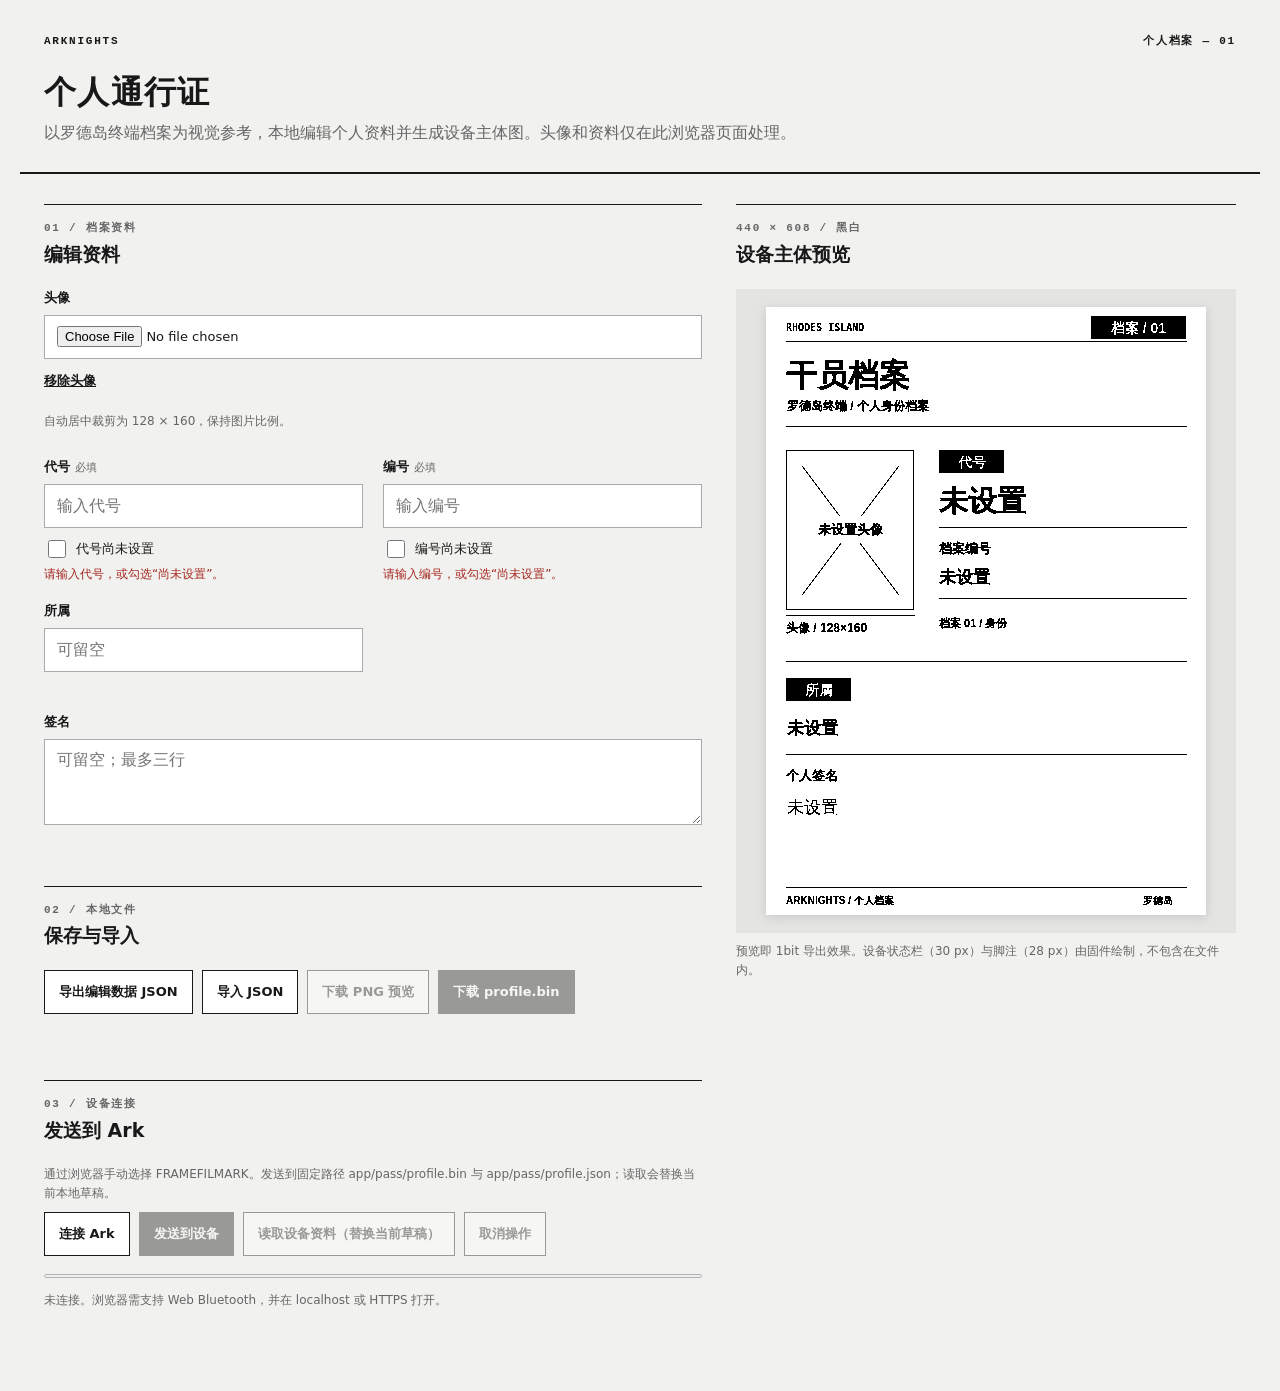
==== tools/ark-pass-editor/index.html @ 635d9486 "feat(ark): 实现SD个人档案与网页编辑并切换罗德岛主题" ====
<!doctype html>
<html lang="zh-CN">
<head>
  <meta charset="utf-8">
  <meta name="viewport" content="width=device-width, initial-scale=1">
  <title>FrameFilm Ark · 通行证编辑器</title>
  <link rel="stylesheet" href="style.css">
  <script src="app.js" defer></script>
</head>
<body>
  <header class="masthead">
    <div class="mastline"><strong>ARKNIGHTS</strong><span>个人档案 — 01</span></div>
    <h1>个人通行证</h1>
    <p>以罗德岛终端档案为视觉参考，本地编辑个人资料并生成设备主体图。头像和资料仅在此浏览器页面处理。</p>
  </header>

  <main class="workspace">
    <section class="editor" aria-labelledby="edit-title">
      <div class="section-head"><span>01 / 档案资料</span><h2 id="edit-title">编辑资料</h2></div>
      <div class="fields">
        <div class="field avatar-field">
          <label for="avatar">头像</label>
          <input id="avatar" type="file" accept="image/*">
          <button id="remove-avatar" type="button" class="text-button">移除头像</button>
          <p class="hint">自动居中裁剪为 128 × 160，保持图片比例。</p>
        </div>
        <div class="field">
          <label for="codename">代号 <span class="required">必填</span></label>
          <input id="codename" type="text" maxlength="32" autocomplete="off" placeholder="输入代号">
          <label class="unset"><input id="codename-unset" type="checkbox"> 代号尚未设置</label>
          <p class="validation" id="codename-error" aria-live="polite"></p>
        </div>
        <div class="field">
          <label for="number">编号 <span class="required">必填</span></label>
          <input id="number" type="text" maxlength="36" autocomplete="off" placeholder="输入编号">
          <label class="unset"><input id="number-unset" type="checkbox"> 编号尚未设置</label>
          <p class="validation" id="number-error" aria-live="polite"></p>
        </div>
        <div class="field">
          <label for="affiliation">所属</label>
          <input id="affiliation" type="text" maxlength="60" autocomplete="off" placeholder="可留空">
          <p class="validation" id="affiliation-error" aria-live="polite"></p>
        </div>
        <div class="field">
          <label for="signature">签名</label>
          <textarea id="signature" rows="3" maxlength="200" placeholder="可留空；最多三行"></textarea>
          <p class="validation" id="signature-error" aria-live="polite"></p>
        </div>
      </div>
      <div class="section-head actions-head"><span>02 / 本地文件</span><h2>保存与导入</h2></div>
      <div class="actions">
        <button id="export-json" type="button" class="secondary">导出编辑数据 JSON</button>
        <label class="file-button secondary" for="import-json">导入 JSON<input id="import-json" type="file" accept="application/json,.json"></label>
        <button id="download-png" type="button" class="secondary">下载 PNG 预览</button>
        <button id="download-bin" type="button" class="primary">下载 profile.bin</button>
      </div>
      <p id="file-status" class="status" role="status"></p>

      <div class="section-head actions-head"><span>03 / 设备连接</span><h2>发送到 Ark</h2></div>
      <p class="hint">通过浏览器手动选择 FRAMEFILMARK。发送到固定路径 app/pass/profile.bin 与 app/pass/profile.json；读取会替换当前本地草稿。</p>
      <div class="actions">
        <button id="connect" type="button" class="secondary">连接 Ark</button>
        <button id="send" type="button" class="primary" disabled>发送到设备</button>
        <button id="read-device" type="button" class="secondary" disabled>读取设备资料（替换当前草稿）</button>
        <button id="cancel" type="button" class="secondary" disabled>取消操作</button>
      </div>
      <progress id="progress" value="0" max="100" aria-label="传输进度"></progress>
      <p id="device-status" class="status" role="status">未连接。浏览器需支持 Web Bluetooth，并在 localhost 或 HTTPS 打开。</p>
    </section>

    <section class="preview-panel" aria-labelledby="preview-title">
      <div class="section-head"><span>440 × 608 / 黑白</span><h2 id="preview-title">设备主体预览</h2></div>
      <div class="preview-frame"><canvas id="preview" width="440" height="608" role="img" aria-label="通行证主体预览"></canvas></div>
      <p class="hint">预览即 1bit 导出效果。设备状态栏（30 px）与脚注（28 px）由固件绘制，不包含在文件内。</p>
    </section>
  </main>
</body>
</html>
---- tools/ark-pass-editor/style.css ----
:root{color-scheme:light;--ink:#181818;--muted:#666;--line:#d8d8d8;--paper:#fff;--ground:#f1f1ef;--danger:#a52720;font-family:"Noto Sans CJK SC","Microsoft YaHei","PingFang SC",system-ui,sans-serif}
*{box-sizing:border-box}body{margin:0;background:var(--ground);color:var(--ink)}
.masthead{max-width:1240px;margin:0 auto;padding:34px 24px 28px;border-bottom:2px solid var(--ink)}
.mastline,.section-head span{font:700 11px/1.4 ui-monospace,Consolas,monospace;letter-spacing:.16em}.mastline{display:flex;justify-content:space-between;gap:12px}
h1{font-size:32px;letter-spacing:.04em;margin:22px 0 8px}h2{font-size:19px;margin:5px 0 0}.masthead p{color:var(--muted);margin:0}
.workspace{max-width:1240px;margin:0 auto;padding:30px 24px 70px;display:grid;grid-template-columns:minmax(0,1fr) minmax(360px,500px);gap:34px;align-items:start}
.editor,.preview-panel{min-width:0}.section-head{border-top:1px solid var(--ink);padding-top:11px;margin-bottom:21px}.section-head span{color:var(--muted)}.actions-head{margin-top:34px}
.fields{display:grid;grid-template-columns:1fr 1fr;gap:18px 20px}.field{min-width:0}.avatar-field,.field:last-child{grid-column:1/-1}
label{font-weight:700;font-size:13px;display:block;margin-bottom:8px}.required{font-size:11px;font-weight:500;color:var(--muted)}
input[type=text],textarea,input[type=file]{width:100%;font:inherit;background:#fff;color:var(--ink);border:1px solid #aaa;border-radius:0;padding:10px 12px;min-height:44px}
textarea{resize:vertical;min-height:86px}input[type=file]{font-size:13px}.unset{font-weight:400;margin:9px 0 0;display:flex;align-items:center;gap:7px}.unset input{width:18px;height:18px;accent-color:var(--ink)}
.hint{color:var(--muted);font-size:12px;line-height:1.6;margin:9px 0}.validation{min-height:18px;color:var(--danger);font-size:12px;margin:5px 0 0}.text-button{border:0;background:none;text-decoration:underline;color:var(--ink);padding:9px 0;cursor:pointer}
.actions{display:flex;gap:9px;flex-wrap:wrap}button,.file-button{font-family:inherit;font-size:13px;font-weight:700;line-height:1.25;min-height:44px;border-radius:0;border:1px solid var(--ink);padding:11px 14px;cursor:pointer;display:inline-flex;align-items:center;justify-content:center;text-decoration:none;margin:0}
.primary{background:var(--ink);color:#fff}.secondary{background:#fff;color:var(--ink)}button:hover:not(:disabled),.file-button:hover{outline:2px solid var(--ink);outline-offset:2px}button:disabled{opacity:.4;cursor:not-allowed}
button:focus-visible,.file-button:focus-within,input:focus-visible,textarea:focus-visible{outline:3px solid #777;outline-offset:2px}.file-button input{position:absolute;width:1px;height:1px;opacity:0;overflow:hidden}
.status{font-size:12px;min-height:20px;margin:12px 0;color:var(--muted)}progress{display:block;width:100%;height:8px;margin-top:16px;accent-color:var(--ink)}
.preview-frame{background:#e4e4e2;padding:18px;display:flex;justify-content:center;overflow:auto}.preview-frame canvas{display:block;width:100%;max-width:440px;height:auto;image-rendering:pixelated;background:#fff;box-shadow:0 2px 10px #0002}
@media(max-width:880px){.workspace{grid-template-columns:1fr}.preview-panel{max-width:520px}}@media(max-width:560px){.masthead{padding:24px 16px}.workspace{padding:24px 16px 60px}.fields{grid-template-columns:1fr}.avatar-field,.field:last-child{grid-column:auto}h1{font-size:27px}}
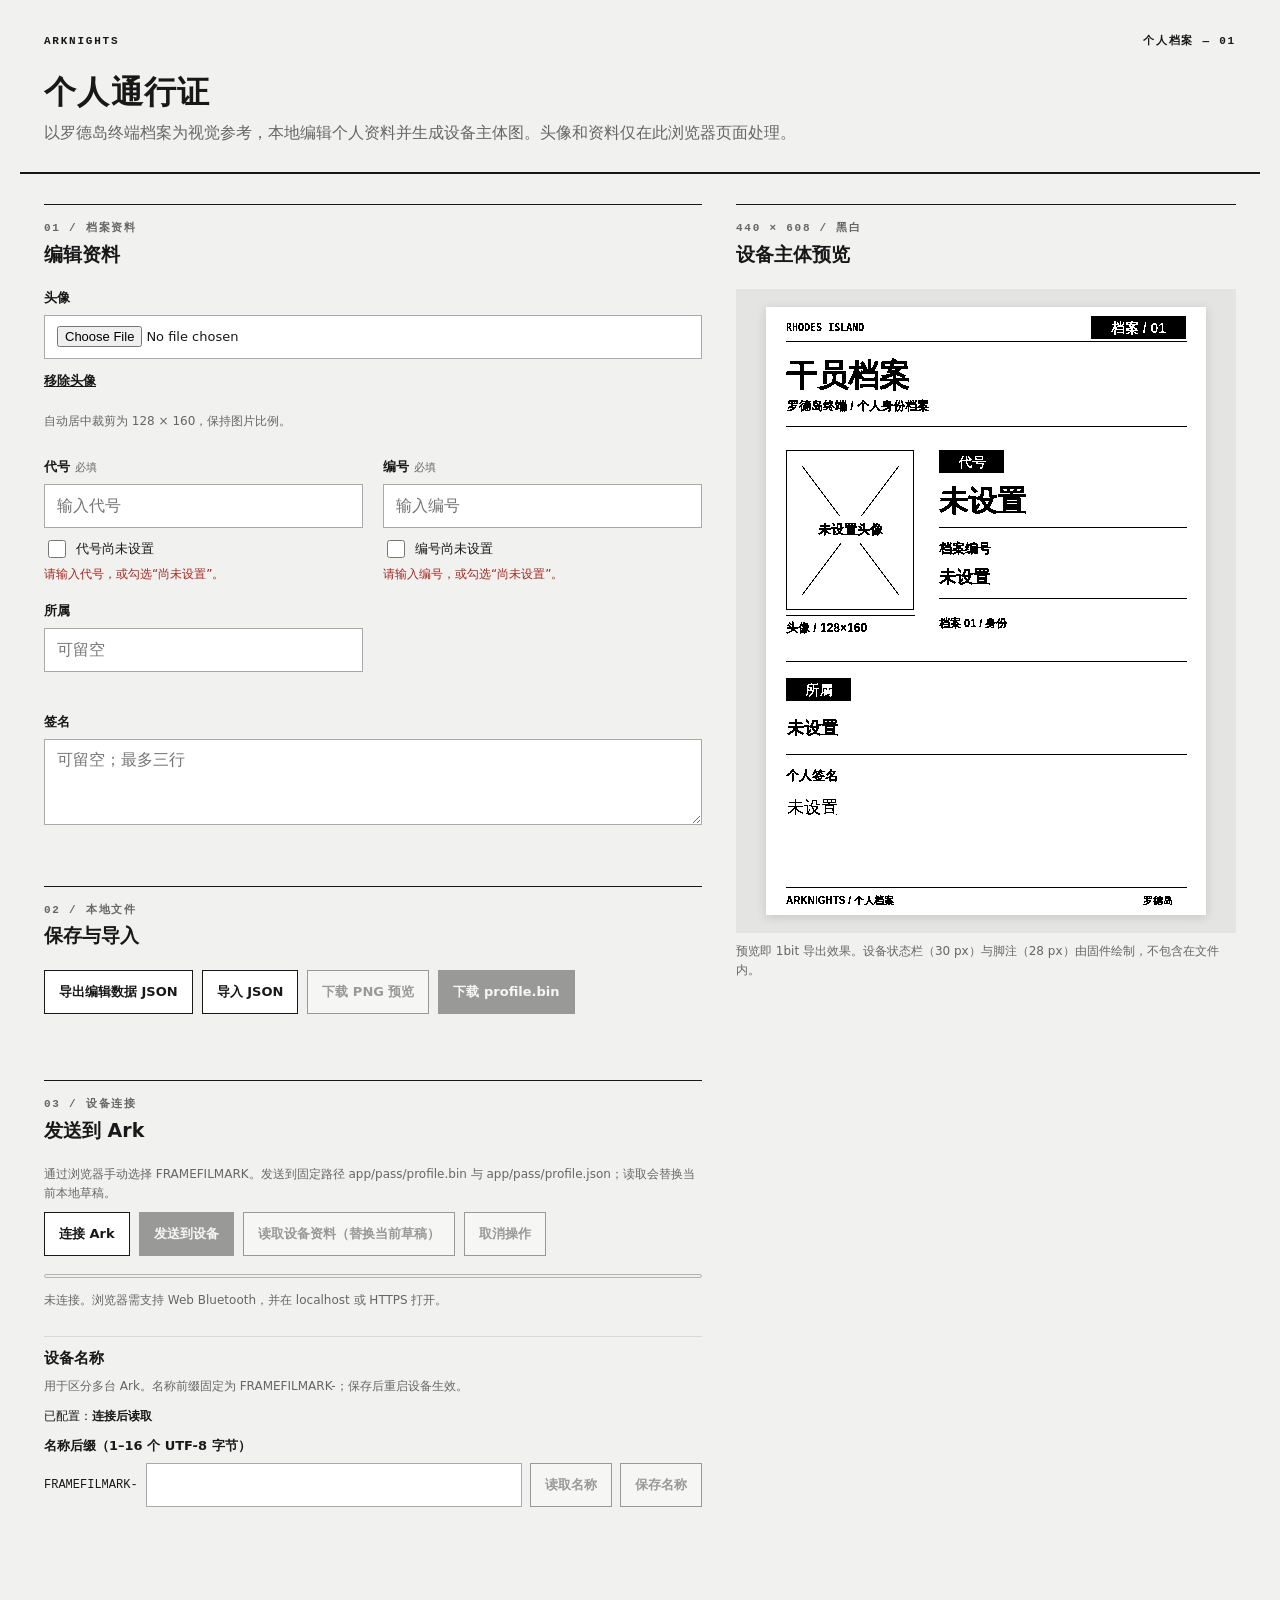
==== commit 5c0205bb: "feat(ark): 发布3.2.5并支持网页和App修改设备名" ====
--- a/tools/ark-pass-editor/index.html
+++ b/tools/ark-pass-editor/index.html
@@ -66,6 +66,14 @@
       </div>
       <progress id="progress" value="0" max="100" aria-label="传输进度"></progress>
       <p id="device-status" class="status" role="status">未连接。浏览器需支持 Web Bluetooth，并在 localhost 或 HTTPS 打开。</p>
+      <div class="device-name-panel" aria-labelledby="device-name-title">
+        <h3 id="device-name-title">设备名称</h3>
+        <p class="hint">用于区分多台 Ark。名称前缀固定为 FRAMEFILMARK-；保存后重启设备生效。</p>
+        <p>已配置：<strong id="device-name-current">连接后读取</strong></p>
+        <label for="device-name-suffix">名称后缀（1–16 个 UTF-8 字节）</label>
+        <div class="device-name-actions"><span>FRAMEFILMARK-</span><input id="device-name-suffix" type="text" autocomplete="off" disabled><button id="device-name-read" type="button" class="secondary" disabled>读取名称</button><button id="device-name-save" type="button" class="secondary" disabled>保存名称</button></div>
+        <p id="device-name-status" class="status" role="status"></p>
+      </div>
     </section>
 
     <section class="preview-panel" aria-labelledby="preview-title">
--- a/tools/ark-pass-editor/style.css
+++ b/tools/ark-pass-editor/style.css
@@ -14,5 +14,6 @@
 .primary{background:var(--ink);color:#fff}.secondary{background:#fff;color:var(--ink)}button:hover:not(:disabled),.file-button:hover{outline:2px solid var(--ink);outline-offset:2px}button:disabled{opacity:.4;cursor:not-allowed}
 button:focus-visible,.file-button:focus-within,input:focus-visible,textarea:focus-visible{outline:3px solid #777;outline-offset:2px}.file-button input{position:absolute;width:1px;height:1px;opacity:0;overflow:hidden}
 .status{font-size:12px;min-height:20px;margin:12px 0;color:var(--muted)}progress{display:block;width:100%;height:8px;margin-top:16px;accent-color:var(--ink)}
+.device-name-panel{border-top:1px solid var(--line);margin-top:24px;padding-top:12px}.device-name-panel h3{font-size:15px;margin:0}.device-name-panel p{font-size:12px}.device-name-actions{display:flex;align-items:center;gap:8px;flex-wrap:wrap}.device-name-actions span{font:12px ui-monospace,Consolas,monospace}.device-name-actions input{flex:1 1 150px;width:auto}.device-name-actions button{flex:0 0 auto}
 .preview-frame{background:#e4e4e2;padding:18px;display:flex;justify-content:center;overflow:auto}.preview-frame canvas{display:block;width:100%;max-width:440px;height:auto;image-rendering:pixelated;background:#fff;box-shadow:0 2px 10px #0002}
 @media(max-width:880px){.workspace{grid-template-columns:1fr}.preview-panel{max-width:520px}}@media(max-width:560px){.masthead{padding:24px 16px}.workspace{padding:24px 16px 60px}.fields{grid-template-columns:1fr}.avatar-field,.field:last-child{grid-column:auto}h1{font-size:27px}}
